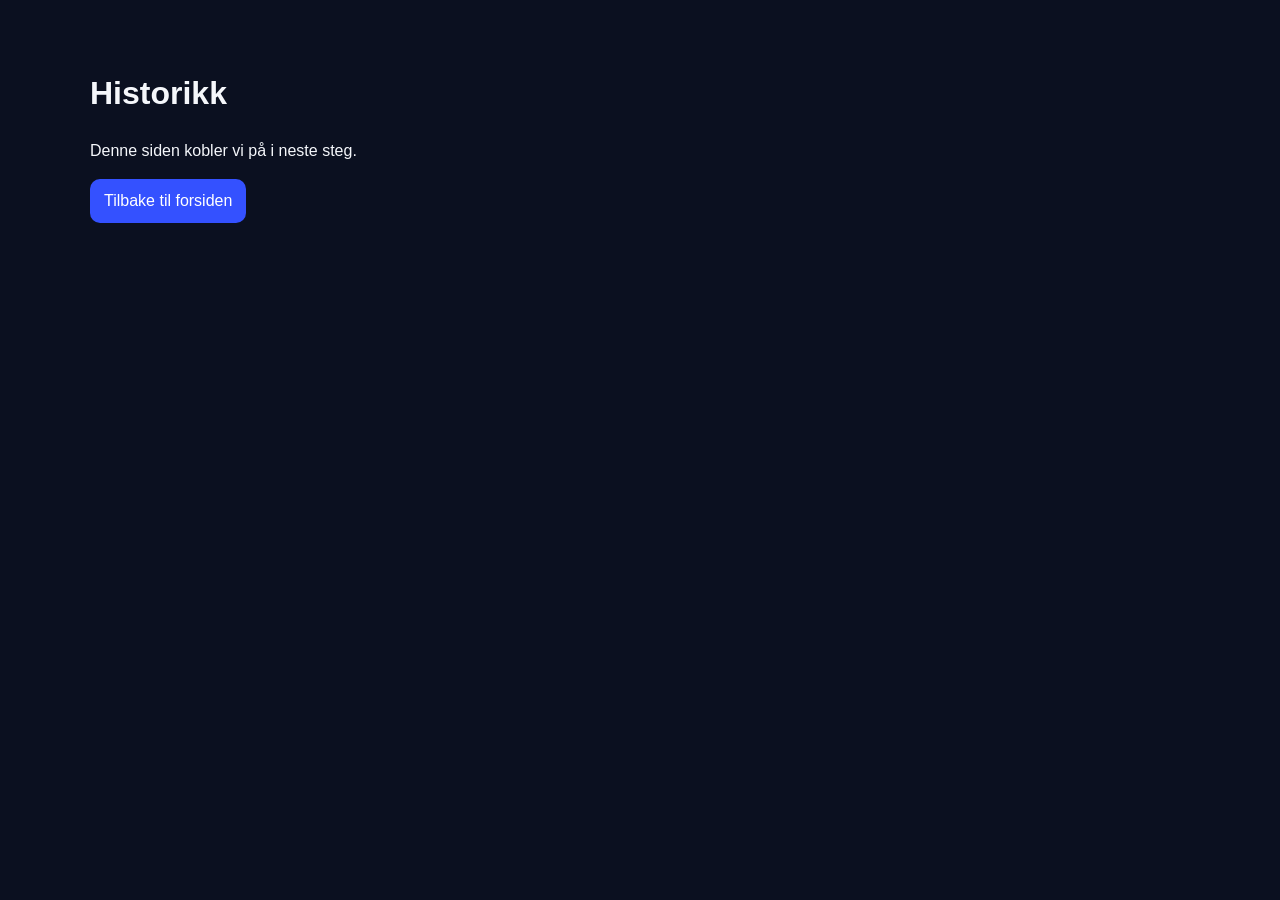
==== history.html @ 4ef47537 "Initial MVP site" ====
<!DOCTYPE html>
<html lang="no">
<head>
  <meta charset="UTF-8" />
  <meta name="viewport" content="width=device-width, initial-scale=1.0" />
  <title>Historikk</title>
  <link rel="stylesheet" href="assets/css/styles.css" />
</head>
<body>
  <main class="container simple-page">
    <h1>Historikk</h1>
    <p>Denne siden kobler vi på i neste steg.</p>
    <p><a class="nav-link" href="index.html">Tilbake til forsiden</a></p>
  </main>
</body>
---- assets/css/styles.css ----
* {
  box-sizing: border-box;
}

body {
  margin: 0;
  font-family: Arial, sans-serif;
  background: #0b1020;
  color: #f5f7fb;
  line-height: 1.5;
}

.container {
  width: min(1100px, 92%);
  margin: 0 auto;
}

.site-header {
  padding: 48px 0 24px;
}

.site-header h1 {
  margin: 0 0 8px;
  font-size: 2rem;
}

.subtitle {
  margin: 0;
  color: #aab4d0;
}

.hero-card,
.panel,
.position-card {
  background: #141b34;
  border: 1px solid #273156;
  border-radius: 16px;
  padding: 20px;
}

.hero-card {
  display: grid;
  grid-template-columns: 1.4fr 1fr;
  gap: 20px;
  margin-bottom: 28px;
}

.eyebrow {
  color: #8ea3ff;
  text-transform: uppercase;
  font-size: 0.8rem;
  letter-spacing: 0.08em;
  margin-bottom: 8px;
}

.hero-stats {
  display: grid;
  grid-template-columns: repeat(3, 1fr);
  gap: 12px;
}

.stat-box {
  background: #0f1530;
  border-radius: 12px;
  padding: 16px;
}

.stat-box span {
  display: block;
  color: #aab4d0;
  font-size: 0.9rem;
  margin-bottom: 6px;
}

.stat-box strong {
  font-size: 1.2rem;
}

.section-header {
  margin: 28px 0 14px;
}

.positions-grid,
.benchmark-grid {
  display: grid;
  grid-template-columns: repeat(3, 1fr);
  gap: 16px;
}

.benchmark-grid {
  grid-template-columns: repeat(2, 1fr);
}

.position-card h3 {
  margin-top: 0;
  margin-bottom: 8px;
}

.position-meta {
  color: #aab4d0;
  font-size: 0.95rem;
  margin-bottom: 12px;
}

.metric {
  margin: 8px 0;
}

.muted {
  color: #aab4d0;
}

.links-section {
  display: flex;
  gap: 12px;
  margin: 28px 0 48px;
}

.nav-link {
  display: inline-block;
  text-decoration: none;
  color: #ffffff;
  background: #3451ff;
  padding: 10px 14px;
  border-radius: 10px;
}

.simple-page {
  padding: 48px 0;
}

.positive {
  color: #57d98d;
}

.negative {
  color: #ff7b7b;
}

.neutral {
  color: #f5f7fb;
}

@media (max-width: 900px) {
  .hero-card,
  .positions-grid,
  .benchmark-grid {
    grid-template-columns: 1fr;
  }

  .hero-stats {
    grid-template-columns: 1fr;
  }
}
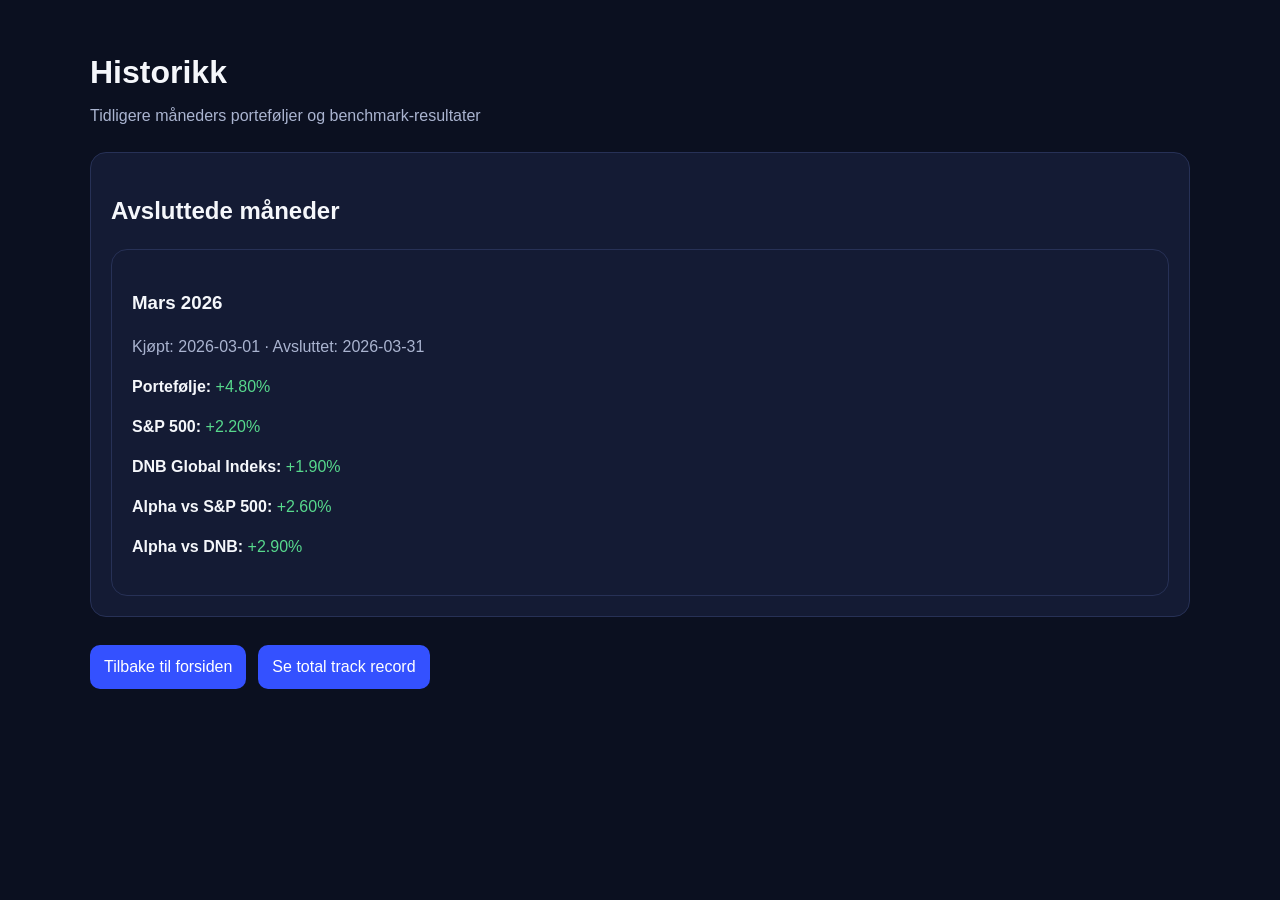
==== commit 4f4d8258: "Add history and track record pages" ====
--- a/history.html
+++ b/history.html
@@ -7,9 +7,25 @@
   <link rel="stylesheet" href="assets/css/styles.css" />
 </head>
 <body>
-  <main class="container simple-page">
-    <h1>Historikk</h1>
-    <p>Denne siden kobler vi på i neste steg.</p>
-    <p><a class="nav-link" href="index.html">Tilbake til forsiden</a></p>
+  <header class="site-header">
+    <div class="container">
+      <h1>Historikk</h1>
+      <p class="subtitle">Tidligere måneders porteføljer og benchmark-resultater</p>
+    </div>
+  </header>
+
+  <main class="container">
+    <section class="panel">
+      <h2>Avsluttede måneder</h2>
+      <div id="history-list" class="history-list"></div>
+    </section>
+
+    <section class="links-section">
+      <a class="nav-link" href="index.html">Tilbake til forsiden</a>
+      <a class="nav-link" href="track-record.html">Se total track record</a>
+    </section>
   </main>
-</body>+
+  <script src="assets/js/history.js"></script>
+</body>
+</html>
--- a/assets/css/styles.css
+++ b/assets/css/styles.css
@@ -151,4 +151,28 @@
   .hero-stats {
     grid-template-columns: 1fr;
   }
+}
+.history-list,
+.track-grid {
+  display: grid;
+  gap: 16px;
+}
+
+.history-card {
+  background: #141b34;
+  border: 1px solid #273156;
+  border-radius: 16px;
+  padding: 20px;
+}
+
+.track-grid {
+  grid-template-columns: repeat(3, 1fr);
+  margin-top: 20px;
+  margin-bottom: 28px;
+}
+
+@media (max-width: 900px) {
+  .track-grid {
+    grid-template-columns: 1fr;
+  }
 }
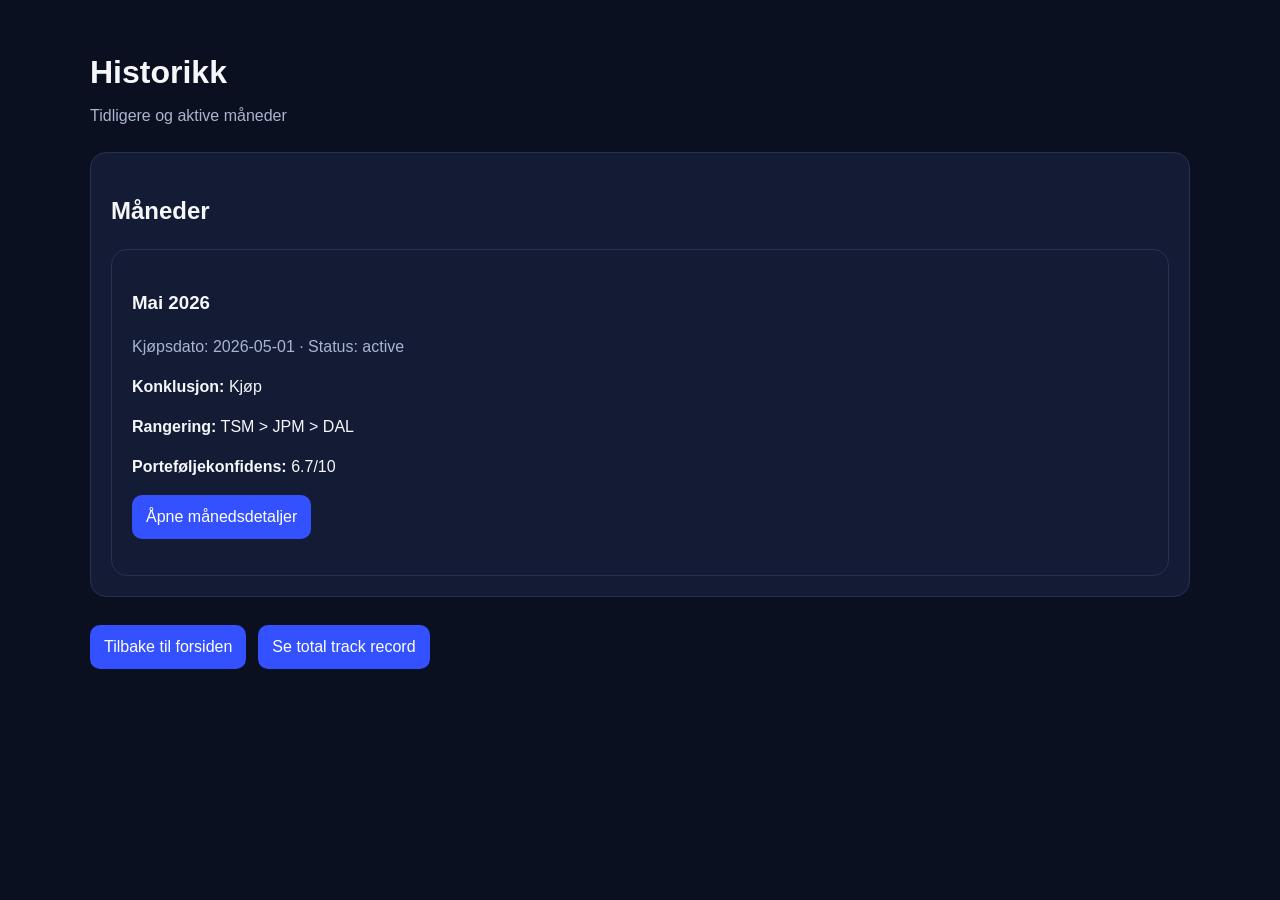
==== commit defa2256: "Make active month and history links dynamic" ====
--- a/history.html
+++ b/history.html
@@ -10,13 +10,13 @@
   <header class="site-header">
     <div class="container">
       <h1>Historikk</h1>
-      <p class="subtitle">Tidligere måneders porteføljer og benchmark-resultater</p>
+      <p class="subtitle">Tidligere og aktive måneder</p>
     </div>
   </header>
 
   <main class="container">
     <section class="panel">
-      <h2>Avsluttede måneder</h2>
+      <h2>Måneder</h2>
       <div id="history-list" class="history-list"></div>
     </section>
 
--- a/assets/css/styles.css
+++ b/assets/css/styles.css
@@ -175,4 +175,9 @@
   .track-grid {
     grid-template-columns: 1fr;
   }
+}
+.sub-block {
+  margin-top: 14px;
+  padding-top: 14px;
+  border-top: 1px solid #273156;
 }
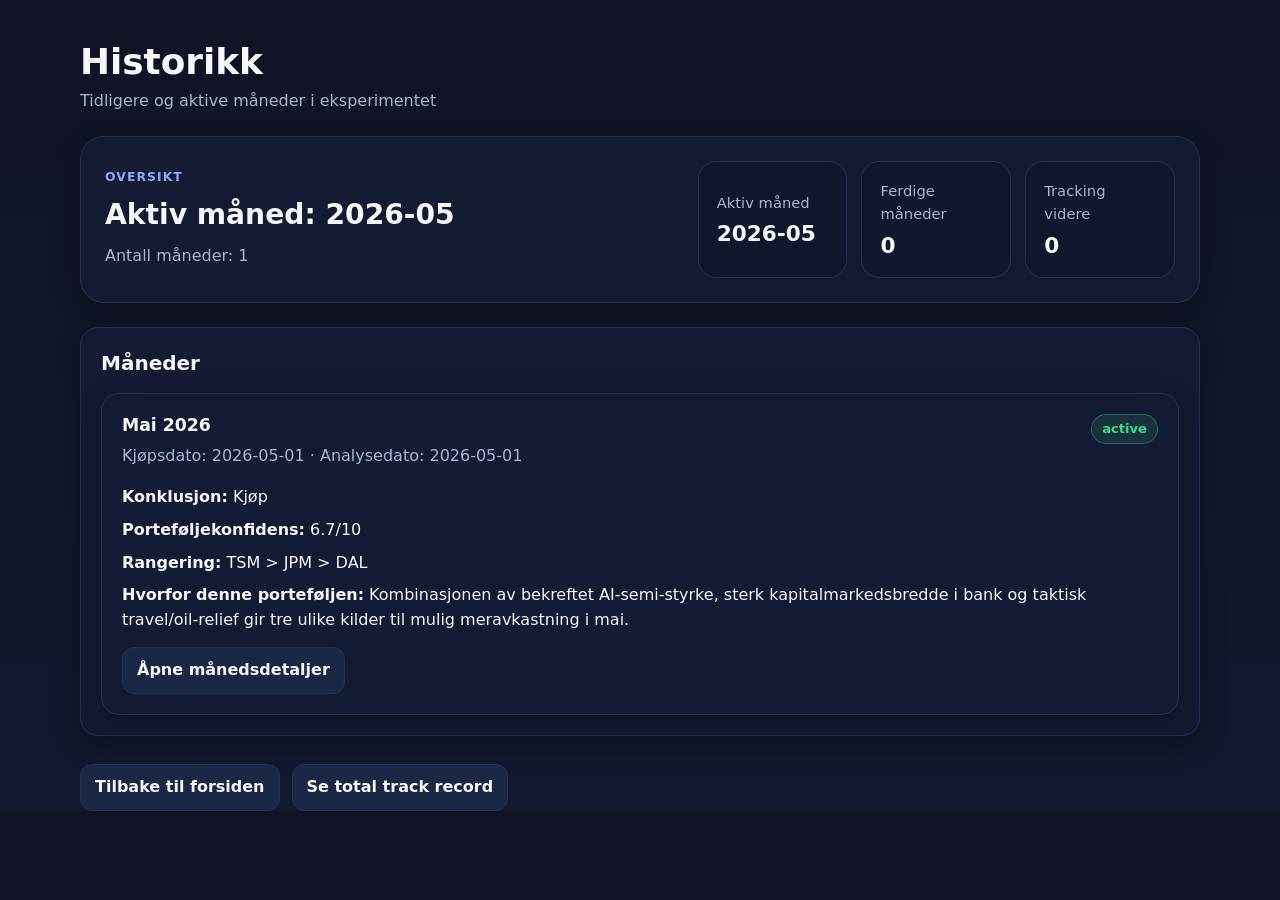
==== commit 655e31e1: "Add Batch C UI cleanup and flow smoke test" ====
--- a/history.html
+++ b/history.html
@@ -10,13 +10,38 @@
   <header class="site-header">
     <div class="container">
       <h1>Historikk</h1>
-      <p class="subtitle">Tidligere og aktive måneder</p>
+      <p class="subtitle">Tidligere og aktive måneder i eksperimentet</p>
     </div>
   </header>
 
   <main class="container">
+    <section class="hero-card compact-hero">
+      <div>
+        <p class="eyebrow">Oversikt</p>
+        <h2 id="history-active-month">Laster...</h2>
+        <p class="muted" id="history-month-count">Antall måneder: –</p>
+      </div>
+
+      <div class="hero-stats">
+        <div class="stat-box">
+          <span>Aktiv måned</span>
+          <strong id="history-active-label">–</strong>
+        </div>
+        <div class="stat-box">
+          <span>Ferdige måneder</span>
+          <strong id="history-completed-count">–</strong>
+        </div>
+        <div class="stat-box">
+          <span>Tracking videre</span>
+          <strong id="history-held-count">–</strong>
+        </div>
+      </div>
+    </section>
+
     <section class="panel">
-      <h2>Måneder</h2>
+      <div class="section-header">
+        <h2>Måneder</h2>
+      </div>
       <div id="history-list" class="history-list"></div>
     </section>
 
--- a/assets/css/styles.css
+++ b/assets/css/styles.css
@@ -1,183 +1,398 @@
+:root {
+  --bg: #0f1324;
+  --panel: #141b34;
+  --panel-2: #10172d;
+  --border: #273156;
+  --text: #f5f7fb;
+  --muted: #aab4d0;
+  --positive: #39d98a;
+  --negative: #ff6b6b;
+  --neutral: #d6def5;
+  --link: #8ab4ff;
+  --shadow: 0 10px 28px rgba(0, 0, 0, 0.28);
+  --radius: 18px;
+}
+
 * {
   box-sizing: border-box;
 }
 
+html {
+  background: var(--bg);
+}
+
 body {
   margin: 0;
-  font-family: Arial, sans-serif;
-  background: #0b1020;
-  color: #f5f7fb;
-  line-height: 1.5;
+  font-family: Inter, ui-sans-serif, system-ui, -apple-system, BlinkMacSystemFont, "Segoe UI", sans-serif;
+  background: linear-gradient(180deg, #0f1324 0%, #12182e 100%);
+  color: var(--text);
+  line-height: 1.55;
+}
+
+a {
+  color: var(--link);
+  text-decoration: none;
+}
+
+a:hover {
+  text-decoration: underline;
 }
 
 .container {
-  width: min(1100px, 92%);
+  width: min(1120px, calc(100% - 32px));
   margin: 0 auto;
 }
 
 .site-header {
-  padding: 48px 0 24px;
+  padding: 42px 0 22px;
 }
 
 .site-header h1 {
   margin: 0 0 8px;
-  font-size: 2rem;
+  font-size: clamp(1.9rem, 2.8vw, 3rem);
+  line-height: 1.1;
 }
 
 .subtitle {
   margin: 0;
-  color: #aab4d0;
-}
-
-.hero-card,
-.panel,
-.position-card {
-  background: #141b34;
-  border: 1px solid #273156;
-  border-radius: 16px;
+  color: var(--muted);
+  font-size: 1rem;
+}
+
+.hero-card {
+  display: grid;
+  grid-template-columns: 1.2fr 1fr;
+  gap: 20px;
+  background: rgba(20, 27, 52, 0.92);
+  border: 1px solid var(--border);
+  border-radius: 24px;
+  padding: 24px;
+  box-shadow: var(--shadow);
+  margin-bottom: 28px;
+}
+
+.compact-hero {
+  margin-bottom: 24px;
+}
+
+.eyebrow {
+  margin: 0 0 8px;
+  color: #8ea5ff;
+  text-transform: uppercase;
+  letter-spacing: 0.08em;
+  font-size: 0.78rem;
+  font-weight: 700;
+}
+
+.hero-card h2 {
+  margin: 0 0 8px;
+  font-size: clamp(1.5rem, 2.2vw, 2.2rem);
+}
+
+.hero-card p {
+  margin: 6px 0;
+}
+
+.hero-stats {
+  display: grid;
+  grid-template-columns: repeat(3, 1fr);
+  gap: 14px;
+  align-self: stretch;
+}
+
+.stat-box {
+  background: var(--panel-2);
+  border: 1px solid var(--border);
+  border-radius: 18px;
+  padding: 18px;
+  display: flex;
+  flex-direction: column;
+  justify-content: center;
+  min-height: 110px;
+}
+
+.stat-box span {
+  color: var(--muted);
+  font-size: 0.92rem;
+  margin-bottom: 8px;
+}
+
+.stat-box strong {
+  font-size: 1.35rem;
+  line-height: 1.15;
+}
+
+.stats-grid {
+  display: grid;
+  grid-template-columns: repeat(3, minmax(0, 1fr));
+  gap: 18px;
+  margin-bottom: 24px;
+}
+
+.section-header {
+  margin: 0 0 14px;
+}
+
+.section-header h2,
+.panel h2 {
+  margin: 0;
+  font-size: 1.25rem;
+}
+
+.panel {
+  background: rgba(20, 27, 52, 0.92);
+  border: 1px solid var(--border);
+  border-radius: var(--radius);
   padding: 20px;
-}
-
-.hero-card {
-  display: grid;
-  grid-template-columns: 1.4fr 1fr;
-  gap: 20px;
-  margin-bottom: 28px;
-}
-
-.eyebrow {
-  color: #8ea3ff;
-  text-transform: uppercase;
-  font-size: 0.8rem;
-  letter-spacing: 0.08em;
-  margin-bottom: 8px;
-}
-
-.hero-stats {
-  display: grid;
-  grid-template-columns: repeat(3, 1fr);
-  gap: 12px;
-}
-
-.stat-box {
-  background: #0f1530;
-  border-radius: 12px;
+  box-shadow: var(--shadow);
+  margin-bottom: 22px;
+}
+
+.panel p {
+  margin: 10px 0;
+}
+
+.positions-grid {
+  display: grid;
+  grid-template-columns: repeat(3, minmax(0, 1fr));
+  gap: 18px;
+  margin-bottom: 24px;
+}
+
+.position-card,
+.history-card {
+  background: rgba(20, 27, 52, 0.92);
+  border: 1px solid var(--border);
+  border-radius: var(--radius);
+  padding: 20px;
+  box-shadow: var(--shadow);
+}
+
+.position-card h3,
+.history-card h3 {
+  margin: 0 0 8px;
+  font-size: 1.08rem;
+  line-height: 1.3;
+}
+
+.position-card p,
+.history-card p {
+  margin: 8px 0;
+}
+
+.position-meta {
+  color: var(--muted);
+  font-size: 0.92rem;
+}
+
+.metric {
+  margin-top: 10px;
+}
+
+.benchmark-section {
+  margin-bottom: 22px;
+}
+
+.benchmark-grid {
+  display: grid;
+  grid-template-columns: repeat(2, minmax(0, 1fr));
+  gap: 18px;
+}
+
+.chart-panel {
+  margin-bottom: 24px;
+}
+
+.chart-wrap {
+  background: rgba(20, 27, 52, 0.92);
+  border: 1px solid var(--border);
+  border-radius: var(--radius);
   padding: 16px;
-}
-
-.stat-box span {
-  display: block;
-  color: #aab4d0;
-  font-size: 0.9rem;
-  margin-bottom: 6px;
-}
-
-.stat-box strong {
-  font-size: 1.2rem;
-}
-
-.section-header {
-  margin: 28px 0 14px;
-}
-
-.positions-grid,
-.benchmark-grid {
-  display: grid;
-  grid-template-columns: repeat(3, 1fr);
-  gap: 16px;
-}
-
-.benchmark-grid {
-  grid-template-columns: repeat(2, 1fr);
-}
-
-.position-card h3 {
-  margin-top: 0;
-  margin-bottom: 8px;
-}
-
-.position-meta {
-  color: #aab4d0;
-  font-size: 0.95rem;
-  margin-bottom: 12px;
-}
-
-.metric {
-  margin: 8px 0;
-}
-
-.muted {
-  color: #aab4d0;
+  box-shadow: var(--shadow);
+}
+
+.chart-wrap canvas {
+  width: 100%;
+  max-height: 420px;
+}
+
+.chart-note {
+  margin-top: 10px;
+}
+
+.update-section {
+  margin-bottom: 24px;
 }
 
 .links-section {
   display: flex;
+  flex-wrap: wrap;
   gap: 12px;
-  margin: 28px 0 48px;
+  margin: 28px 0 40px;
 }
 
 .nav-link {
-  display: inline-block;
+  display: inline-flex;
+  align-items: center;
+  justify-content: center;
+  min-height: 42px;
+  padding: 10px 14px;
+  border-radius: 12px;
+  background: #1b2544;
+  border: 1px solid var(--border);
+  color: var(--text);
   text-decoration: none;
-  color: #ffffff;
-  background: #3451ff;
-  padding: 10px 14px;
-  border-radius: 10px;
-}
-
-.simple-page {
-  padding: 48px 0;
-}
-
-.positive {
-  color: #57d98d;
-}
-
-.negative {
-  color: #ff7b7b;
-}
-
-.neutral {
-  color: #f5f7fb;
-}
-
-@media (max-width: 900px) {
-  .hero-card,
-  .positions-grid,
-  .benchmark-grid {
-    grid-template-columns: 1fr;
-  }
-
-  .hero-stats {
-    grid-template-columns: 1fr;
-  }
-}
-.history-list,
-.track-grid {
+  font-weight: 600;
+}
+
+.nav-link:hover {
+  text-decoration: none;
+  background: #223057;
+}
+
+.history-list {
   display: grid;
   gap: 16px;
 }
 
-.history-card {
-  background: #141b34;
-  border: 1px solid #273156;
-  border-radius: 16px;
-  padding: 20px;
-}
-
-.track-grid {
-  grid-template-columns: repeat(3, 1fr);
-  margin-top: 20px;
-  margin-bottom: 28px;
-}
-
-@media (max-width: 900px) {
-  .track-grid {
-    grid-template-columns: 1fr;
-  }
-}
+.history-card-top {
+  display: flex;
+  justify-content: space-between;
+  gap: 16px;
+  align-items: flex-start;
+}
+
+.history-links {
+  margin-top: 14px;
+}
+
+.badge {
+  display: inline-flex;
+  align-items: center;
+  justify-content: center;
+  min-height: 28px;
+  padding: 4px 10px;
+  border-radius: 999px;
+  border: 1px solid var(--border);
+  background: #1b2544;
+  color: var(--text);
+  font-size: 0.82rem;
+  font-weight: 700;
+  text-transform: lowercase;
+}
+
+.badge-active {
+  background: rgba(57, 217, 138, 0.12);
+  color: var(--positive);
+  border-color: rgba(57, 217, 138, 0.35);
+}
+
+.badge-completed {
+  background: rgba(138, 180, 255, 0.12);
+  color: #a9c7ff;
+  border-color: rgba(138, 180, 255, 0.35);
+}
+
+.badge-tracking {
+  background: rgba(255, 200, 87, 0.12);
+  color: #ffd166;
+  border-color: rgba(255, 209, 102, 0.35);
+}
+
+.table-wrap {
+  width: 100%;
+  overflow-x: auto;
+}
+
+.data-table {
+  width: 100%;
+  border-collapse: collapse;
+  min-width: 760px;
+}
+
+.data-table th,
+.data-table td {
+  padding: 12px 10px;
+  text-align: left;
+  border-bottom: 1px solid var(--border);
+  font-size: 0.95rem;
+}
+
+.data-table th {
+  color: var(--muted);
+  font-weight: 700;
+}
+
 .sub-block {
   margin-top: 14px;
   padding-top: 14px;
-  border-top: 1px solid #273156;
+  border-top: 1px solid var(--border);
+}
+
+.muted {
+  color: var(--muted);
+}
+
+.positive {
+  color: var(--positive);
+}
+
+.negative {
+  color: var(--negative);
+}
+
+.neutral {
+  color: var(--neutral);
+}
+
+@media (max-width: 960px) {
+  .hero-card {
+    grid-template-columns: 1fr;
+  }
+
+  .hero-stats {
+    grid-template-columns: 1fr;
+  }
+
+  .stats-grid {
+    grid-template-columns: 1fr;
+  }
+
+  .positions-grid {
+    grid-template-columns: 1fr;
+  }
+
+  .benchmark-grid {
+    grid-template-columns: 1fr;
+  }
+
+  .history-card-top {
+    flex-direction: column;
+    align-items: flex-start;
+  }
+}
+
+@media (max-width: 640px) {
+  .container {
+    width: min(100% - 20px, 1120px);
+  }
+
+  .site-header {
+    padding-top: 28px;
+  }
+
+  .hero-card,
+  .panel,
+  .position-card,
+  .history-card {
+    padding: 16px;
+  }
+
+  .links-section {
+    flex-direction: column;
+  }
+
+  .nav-link {
+    width: 100%;
+  }
 }
